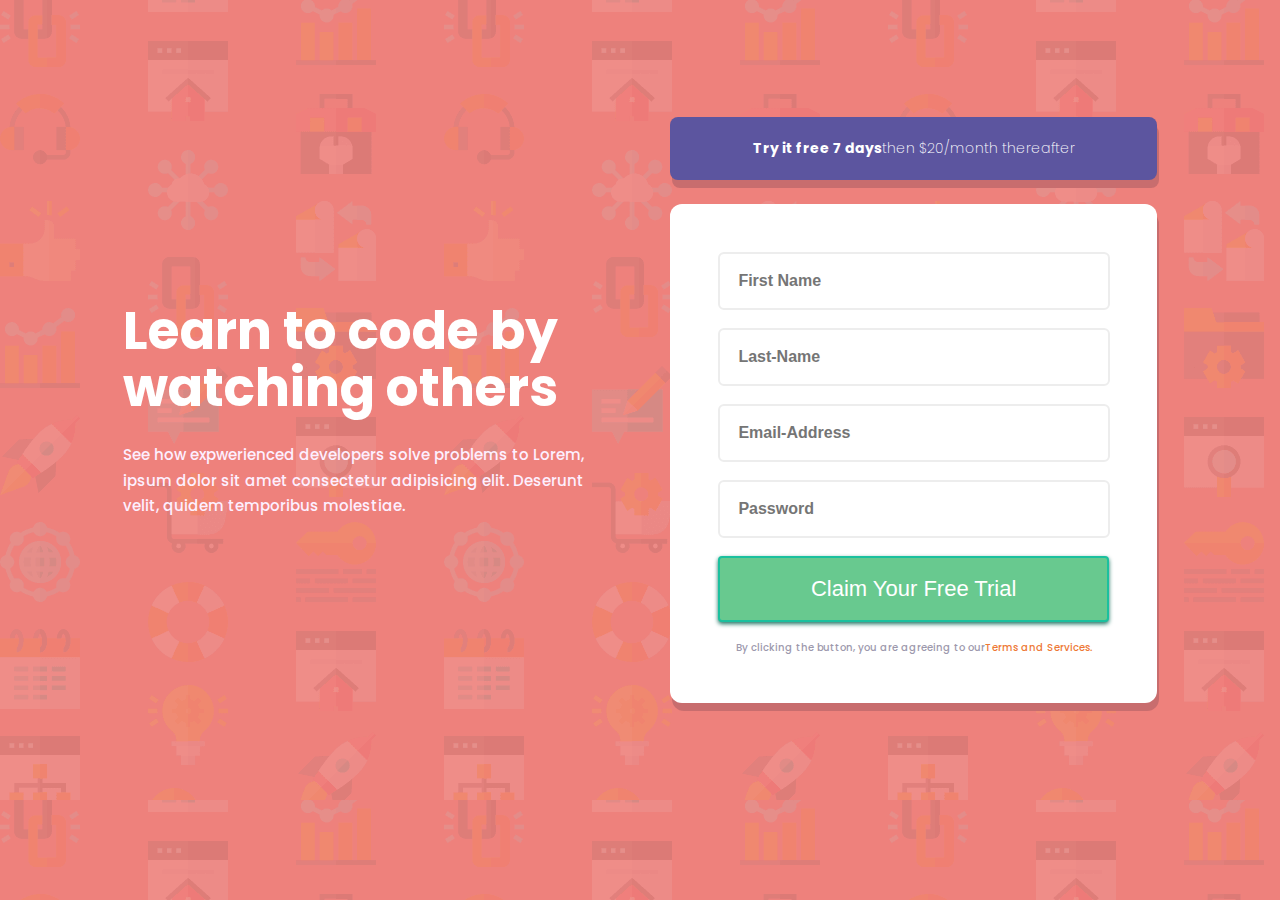
==== block-BHaaci/index.html @ 3aa70bde "Auto merge by bot" ====
<!DOCTYPE html>
<html>
    <head>
        <meta charset="UTF-8">
        <title>building html forms</title>
        <link rel="stylesheet" href="assets/stylesheets/style.css">
        <link rel="preconnect" href="https://fonts.googleapis.com">
<link rel="preconnect" href="https://fonts.gstatic.com" crossorigin>
<link href="https://fonts.googleapis.com/css2?family=Poppins:wght@300;400;500;600;700;800;900&display=swap" rel="stylesheet">
    </head>
    <body>
        <div class="content flex jcc  asc">
            <div class="col-1-2 text-sec asc">
                <h1>Learn to code by watching others</h1>
                <p> See how expwerienced developers solve problems to Lorem, ipsum dolor sit amet consectetur adipisicing elit. Deserunt velit, quidem temporibus molestiae.</p>
            </div>
            <div class="col-1-2 form-sec">
                <div class="free-trial flex jcc ">
                    <h2>Try it free 7 days  <h5>  then $20/month thereafter</h5> </h2>
                </div>
                <form action="index.html" method="POST">
                    <fieldset>
                        
                        <input class="form-control" type="text" id="first-name" placeholder="first name">
    
                        
                        <input class="form-control" type="text" id="last-name" placeholder="last-name">
    
                        
                        <input class="form-control" type="email" id="email-address" placeholder="email-address">
    
                        
                        <input class="form-control" type="password" id="password" placeholder="password">
                        <button>claim your free trial</button>
                        <div class=" flex jcc">
                            <h4>By clicking the button, you are agreeing to our  <h6> Terms and Services.</h6> </h4>
                        </div>
                        
                    </fieldset>
    
                </form>
                
            </div>

        </div>
       
        
    </body>
</html>
---- block-BHaaci/assets/stylesheets/style.css ----
/* http://meyerweb.com/eric/tools/css/reset/ 
   v2.0 | 20110126
   License: none (public domain)
*/

html, body, div, span, applet, object, iframe,
h1, h2, h3, h4, h5, h6, p, blockquote, pre,
a, abbr, acronym, address, big, cite, code,
del, dfn, em, img, ins, kbd, q, s, samp,
small, strike, strong, sub, sup, tt, var,
b, u, i, center,
dl, dt, dd, ol, ul, li,
fieldset, form, label, legend,
table, caption, tbody, tfoot, thead, tr, th, td,
article, aside, canvas, details, embed, 
figure, figcaption, footer, header, hgroup, 
menu, nav, output, ruby, section, summary,
time, mark, audio, video {
	margin: 0;
	padding: 0;
	border: 0;
	font-size: 100%;
	font: inherit;
	vertical-align: baseline;
}
/* HTML5 display-role reset for older browsers */
article, aside, details, figcaption, figure, 
footer, header, hgroup, menu, nav, section {
	display: block;
}
body {
	line-height: 1;
}
ol, ul {
	list-style: none;
}
blockquote, q {
	quotes: none;
}
blockquote:before, blockquote:after,
q:before, q:after {
	content: '';
	content: none;
}
table {
	border-collapse: collapse;
	border-spacing: 0;
}

/* custom styles */

body {
    line-height: 1.5;
    font-family: serif;
    font-size: 16px;
	padding: 32px;
	background: url(../bg-intro-desktop.png),linear-gradient(rgba(238,129,124),rgba(238,129,124));
	font-family: 'Poppins', sans-serif;
}

/* flex */
.flex {
	display: flex;
}
.col-1-2 {
	flex: 0 1 40%;
}
.jcc {
	justify-content: center;
}
.aic {
	align-content: center;
}
.asc {
	align-self: center;
}
::before
::after {
    box-sizing: border-box;
}
.content {
	margin-top: 7%;
}
.text-sec {
	margin-right: 5%;
}
/* form */

.free-trial {
	background-color: rgb(92, 85, 159);
	padding: 21px;
	border-radius: 8px;
	box-shadow: 2px 8px rgb(200, 109, 110);
}
h2 {
	color: #fff;
	font-size: 14px;
	font-weight: 700;
}
h5 {
	color: #fff;
	font-size: 14px;
	font-weight: 200;
}

form {
	max-width: 100%;
	background-color: rgb(255, 255, 255);
	padding: 24px;
	border-radius: 12px;
	margin-top: 24px;
	box-shadow: 2px 8px rgb(200, 109, 110);
}
.form-control {
	display: block;
	width: 90%;
	padding: 18px;
	font-size: 16px;
	font-weight: 700;
	border: 2px solid rgb(237,237,237);
	color: #000;
	text-transform: capitalize;
	outline: 0px;
	border-radius: 6px;
	margin-bottom: 18px;
}
.form-control:focus {
	border-color: rgb(157,153,173);
	color: #000;
	font-weight: 600;
}
button {
	display: block;
	width: 100%;
	padding: 18px;
	font-size: 22px;
	background-color: rgb(104,201,143);
	border:2px solid rgb(27,192,158);
	box-shadow:0px 2px 4px rgb(33, 117, 100);
	color: #fff;
	text-transform: capitalize;
	outline: 0px;
	border-radius: 4px;
	margin-bottom: 18px;
}
 h1 {
	color: #fff;
	font-size: 52px;
	font-weight:700;
	line-height: 1.1;
	font-family: 'Poppins', sans-serif;
}
fieldset {
	padding: 24px;
}
h4 {
	color: rgb(157,153,173);
	font-size: 10px;
	font-weight: 500;
}
h6 {
	color: rgb(238, 121, 54);
	font-size: 10px;
	font-weight: 500;
}
.content p {
	color: rgb(253,239,255);
	font-size: 15px;
	font-weight: 500;
	line-height: 1.7;
	margin-top: 26px;
}
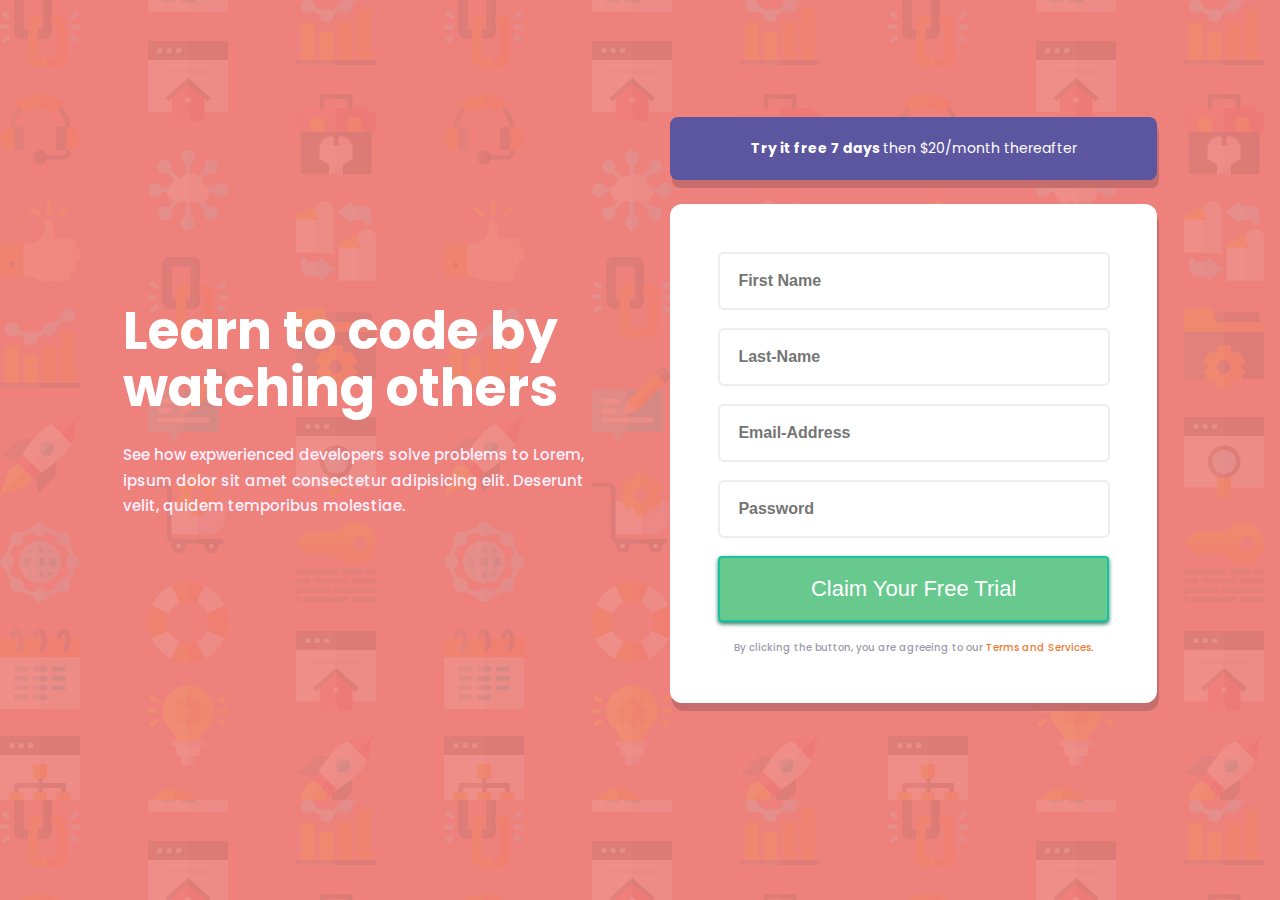
==== commit 136b2da8: "Auto merge by bot" ====
--- a/block-BHaaci/index.html
+++ b/block-BHaaci/index.html
@@ -15,9 +15,9 @@
                 <p> See how expwerienced developers solve problems to Lorem, ipsum dolor sit amet consectetur adipisicing elit. Deserunt velit, quidem temporibus molestiae.</p>
             </div>
             <div class="col-1-2 form-sec">
-                <div class="free-trial flex jcc ">
-                    <h2>Try it free 7 days  <h5>  then $20/month thereafter</h5> </h2>
-                </div>
+                <a  href="#" class="free-trial flex jcc ">
+                    <h2> <strong>Try it free 7 days  </strong> then $20/month thereafter</h2>
+                </a>
                 <form action="index.html" method="POST">
                     <fieldset>
                         
@@ -33,7 +33,8 @@
                         <input class="form-control" type="password" id="password" placeholder="password">
                         <button>claim your free trial</button>
                         <div class=" flex jcc">
-                            <h4>By clicking the button, you are agreeing to our  <h6> Terms and Services.</h6> </h4>
+                            <h4>By clicking the button, you are agreeing to our <a href="#"> Terms and Services.
+                            </a> </h4>
                         </div>
                         
                     </fieldset>
--- a/block-BHaaci/assets/stylesheets/style.css
+++ b/block-BHaaci/assets/stylesheets/style.css
@@ -7,7 +7,7 @@
 h1, h2, h3, h4, h5, h6, p, blockquote, pre,
 a, abbr, acronym, address, big, cite, code,
 del, dfn, em, img, ins, kbd, q, s, samp,
-small, strike, strong, sub, sup, tt, var,
+small, strike,sub, sup, tt, var,
 b, u, i, center,
 dl, dt, dd, ol, ul, li,
 fieldset, form, label, legend,
@@ -91,16 +91,13 @@
 	padding: 21px;
 	border-radius: 8px;
 	box-shadow: 2px 8px rgb(200, 109, 110);
+	text-decoration: none;
+	
 }
 h2 {
 	color: #fff;
 	font-size: 14px;
-	font-weight: 700;
-}
-h5 {
-	color: #fff;
-	font-size: 14px;
-	font-weight: 200;
+	/* font-weight: 200; */
 }
 
 form {
@@ -158,10 +155,9 @@
 	font-size: 10px;
 	font-weight: 500;
 }
-h6 {
+h4 a {
 	color: rgb(238, 121, 54);
-	font-size: 10px;
-	font-weight: 500;
+	text-decoration: none;
 }
 .content p {
 	color: rgb(253,239,255);
